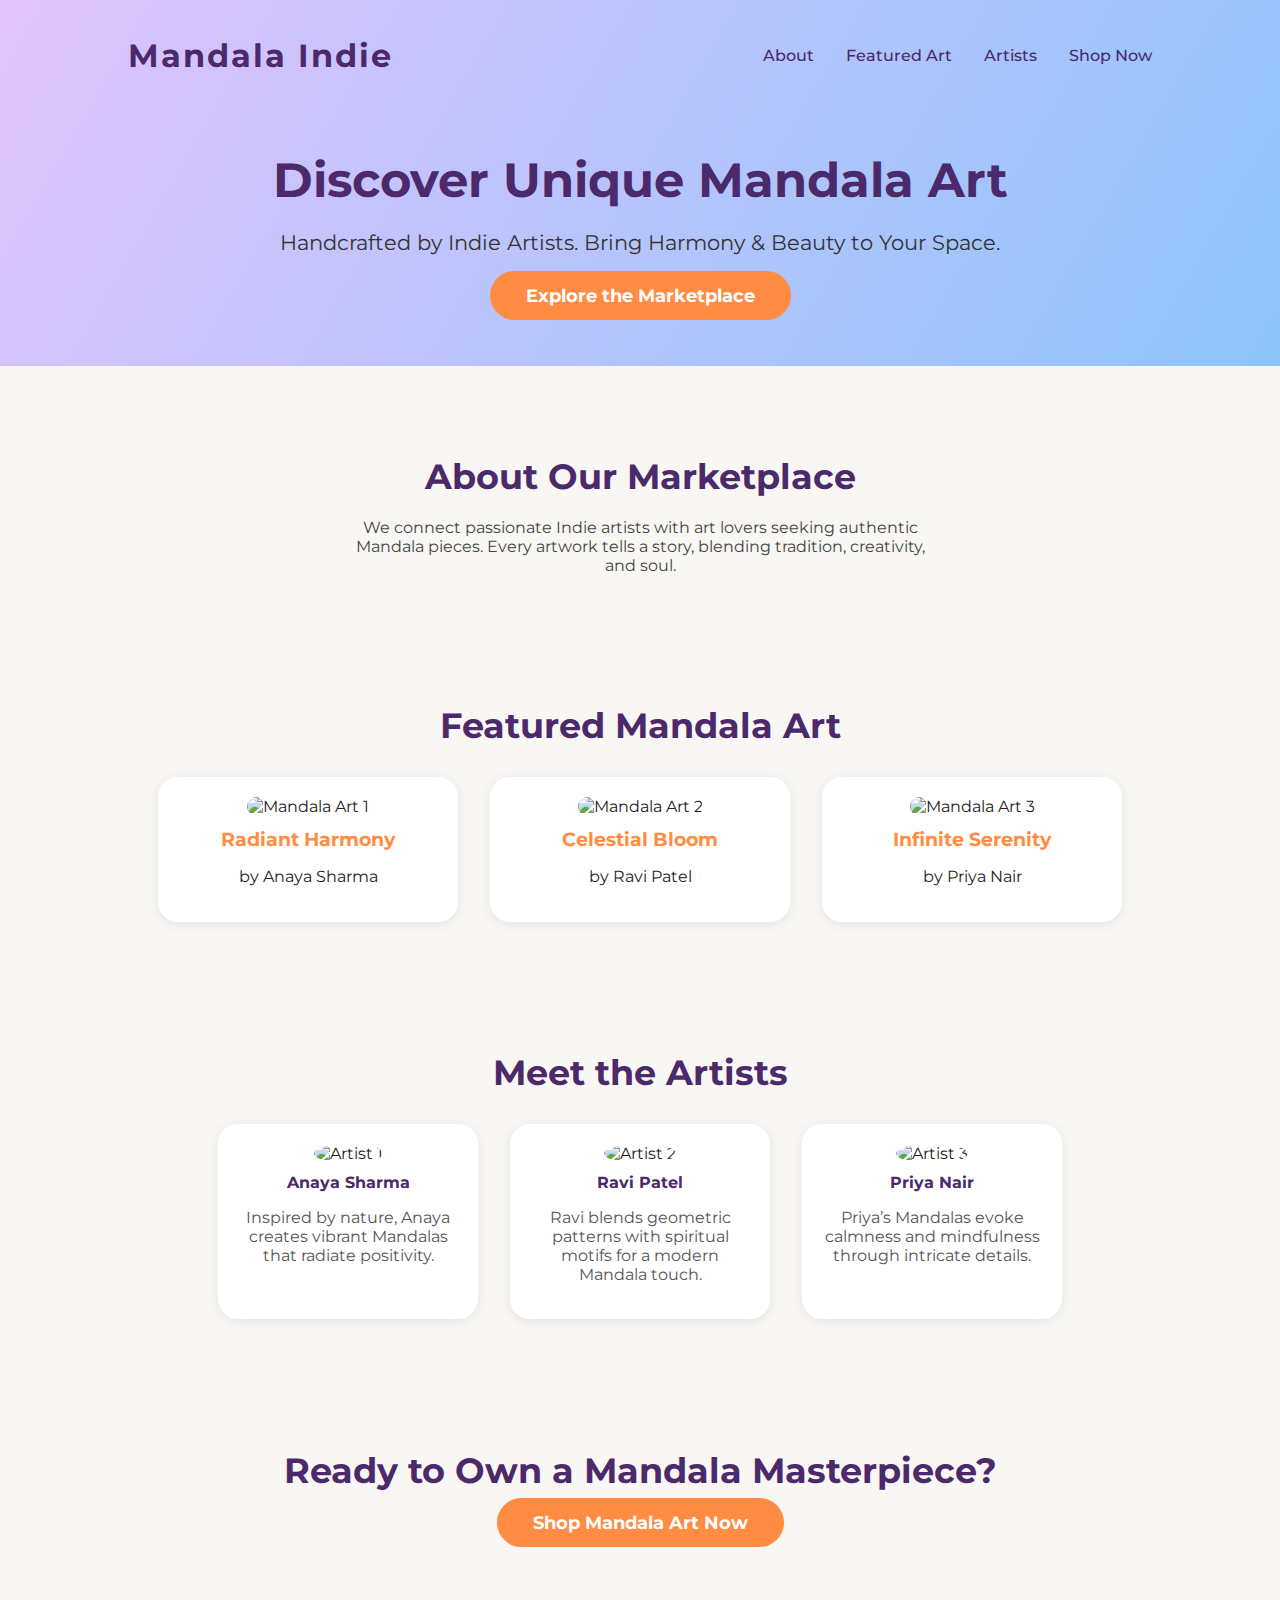
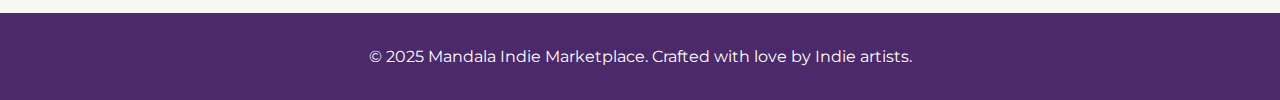
==== index.html @ 6c79d97b "Add landing page for Mandala Indie Marketplace" ====
<!DOCTYPE html>
<html lang="en">
<head>
    <meta charset="UTF-8">
    <meta name="viewport" content="width=device-width, initial-scale=1.0">
    <title>Indie Mandala Art Marketplace</title>
    <link rel="stylesheet" href="styles.css">
    <link href="https://fonts.googleapis.com/css2?family=Montserrat:wght@400;700&display=swap" rel="stylesheet">
</head>
<body>
    <header class="hero">
        <nav class="navbar">
            <div class="logo">Mandala Indie</div>
            <ul class="nav-links">
                <li><a href="#about">About</a></li>
                <li><a href="#featured">Featured Art</a></li>
                <li><a href="#artists">Artists</a></li>
                <li><a href="#cta">Shop Now</a></li>
            </ul>
        </nav>
        <div class="hero-content">
            <h1>Discover Unique Mandala Art</h1>
            <p>Handcrafted by Indie Artists. Bring Harmony & Beauty to Your Space.</p>
            <a href="#cta" class="cta-btn">Explore the Marketplace</a>
        </div>
    </header>

    <section id="about" class="about-section">
        <div class="about-content">
            <h2>About Our Marketplace</h2>
            <p>We connect passionate Indie artists with art lovers seeking authentic Mandala pieces. Every artwork tells a story, blending tradition, creativity, and soul.</p>
        </div>
    </section>

    <section id="featured" class="featured-section">
        <h2>Featured Mandala Art</h2>
        <div class="art-gallery">
            <div class="art-card">
                <img src="https://images.unsplash.com/photo-1506744038136-46273834b3fb?auto=format&fit=crop&w=400&q=80" alt="Mandala Art 1">
                <h3>Radiant Harmony</h3>
                <p>by Anaya Sharma</p>
            </div>
            <div class="art-card">
                <img src="https://images.unsplash.com/photo-1464983953574-0892a716854b?auto=format&fit=crop&w=400&q=80" alt="Mandala Art 2">
                <h3>Celestial Bloom</h3>
                <p>by Ravi Patel</p>
            </div>
            <div class="art-card">
                <img src="https://images.unsplash.com/photo-1502082553048-f009c37129b9?auto=format&fit=crop&w=400&q=80" alt="Mandala Art 3">
                <h3>Infinite Serenity</h3>
                <p>by Priya Nair</p>
            </div>
        </div>
    </section>

    <section id="artists" class="artists-section">
        <h2>Meet the Artists</h2>
        <div class="artist-gallery">
            <div class="artist-card">
                <img src="https://randomuser.me/api/portraits/women/68.jpg" alt="Artist 1">
                <h4>Anaya Sharma</h4>
                <p>Inspired by nature, Anaya creates vibrant Mandalas that radiate positivity.</p>
            </div>
            <div class="artist-card">
                <img src="https://randomuser.me/api/portraits/men/65.jpg" alt="Artist 2">
                <h4>Ravi Patel</h4>
                <p>Ravi blends geometric patterns with spiritual motifs for a modern Mandala touch.</p>
            </div>
            <div class="artist-card">
                <img src="https://randomuser.me/api/portraits/women/65.jpg" alt="Artist 3">
                <h4>Priya Nair</h4>
                <p>Priya’s Mandalas evoke calmness and mindfulness through intricate details.</p>
            </div>
        </div>
    </section>

    <section id="cta" class="cta-section">
        <h2>Ready to Own a Mandala Masterpiece?</h2>
        <a href="#" class="cta-btn">Shop Mandala Art Now</a>
    </section>

    <footer>
        <p>&copy; 2025 Mandala Indie Marketplace. Crafted with love by Indie artists.</p>
    </footer>
    <script src="main.js"></script>
</body>
</html>
---- styles.css ----
body {
    margin: 0;
    font-family: 'Montserrat', Arial, sans-serif;
    background: #f8f7f3;
    color: #222;
}

header.hero {
    background: linear-gradient(120deg, #e0c3fc 0%, #8ec5fc 100%);
    padding-bottom: 60px;
    position: relative;
}

.navbar {
    display: flex;
    justify-content: space-between;
    align-items: center;
    padding: 30px 10%;
}
.logo {
    font-size: 2rem;
    font-weight: 700;
    color: #4b296b;
    letter-spacing: 2px;
}
.nav-links {
    list-style: none;
    display: flex;
    gap: 2rem;
}
.nav-links a {
    text-decoration: none;
    color: #4b296b;
    font-weight: 500;
    transition: color 0.2s;
}
.nav-links a:hover {
    color: #ff8c42;
}
.hero-content {
    text-align: center;
    margin-top: 40px;
}
.hero-content h1 {
    font-size: 3rem;
    margin-bottom: 10px;
    color: #4b296b;
}
.hero-content p {
    font-size: 1.3rem;
    margin-bottom: 30px;
    color: #333;
}
.cta-btn {
    background: #ff8c42;
    color: #fff;
    padding: 14px 36px;
    border: none;
    border-radius: 30px;
    font-size: 1.1rem;
    font-weight: bold;
    cursor: pointer;
    text-decoration: none;
    transition: background 0.2s;
}
.cta-btn:hover {
    background: #e86c00;
}

.about-section, .featured-section, .artists-section, .cta-section {
    padding: 60px 10% 40px 10%;
    text-align: center;
}
.about-section h2,
.featured-section h2,
.artists-section h2,
.cta-section h2 {
    font-size: 2.2rem;
    margin-bottom: 20px;
    color: #4b296b;
}
.about-section p {
    max-width: 600px;
    margin: 0 auto;
    color: #444;
}
.art-gallery {
    display: flex;
    justify-content: center;
    gap: 2rem;
    flex-wrap: wrap;
    margin-top: 30px;
}
.art-card {
    background: #fff;
    border-radius: 20px;
    box-shadow: 0 2px 12px rgba(0,0,0,0.08);
    padding: 20px;
    width: 260px;
    transition: transform 0.2s;
}
.art-card:hover {
    transform: translateY(-8px) scale(1.03);
}
.art-card img {
    width: 100%;
    border-radius: 16px;
    margin-bottom: 12px;
    height: 180px;
    object-fit: cover;
}
.art-card h3 {
    margin: 0 0 4px 0;
    color: #ff8c42;
}
.artist-gallery {
    display: flex;
    justify-content: center;
    gap: 2rem;
    flex-wrap: wrap;
    margin-top: 30px;
}
.artist-card {
    background: #fff;
    border-radius: 20px;
    box-shadow: 0 2px 12px rgba(0,0,0,0.08);
    padding: 20px;
    width: 220px;
    transition: transform 0.2s;
}
.artist-card:hover {
    transform: translateY(-5px) scale(1.03);
}
.artist-card img {
    width: 80px;
    height: 80px;
    border-radius: 50%;
    margin-bottom: 10px;
    object-fit: cover;
}
.artist-card h4 {
    margin: 0 0 6px 0;
    color: #4b296b;
}
.artist-card p {
    font-size: 0.97rem;
    color: #555;
}
footer {
    background: #4b296b;
    color: #fff;
    text-align: center;
    padding: 18px 0;
    font-size: 1rem;
    margin-top: 40px;
}
@media (max-width: 900px) {
    .art-gallery, .artist-gallery {
        flex-direction: column;
        align-items: center;
    }
    .navbar {
        flex-direction: column;
        gap: 1rem;
    }
}
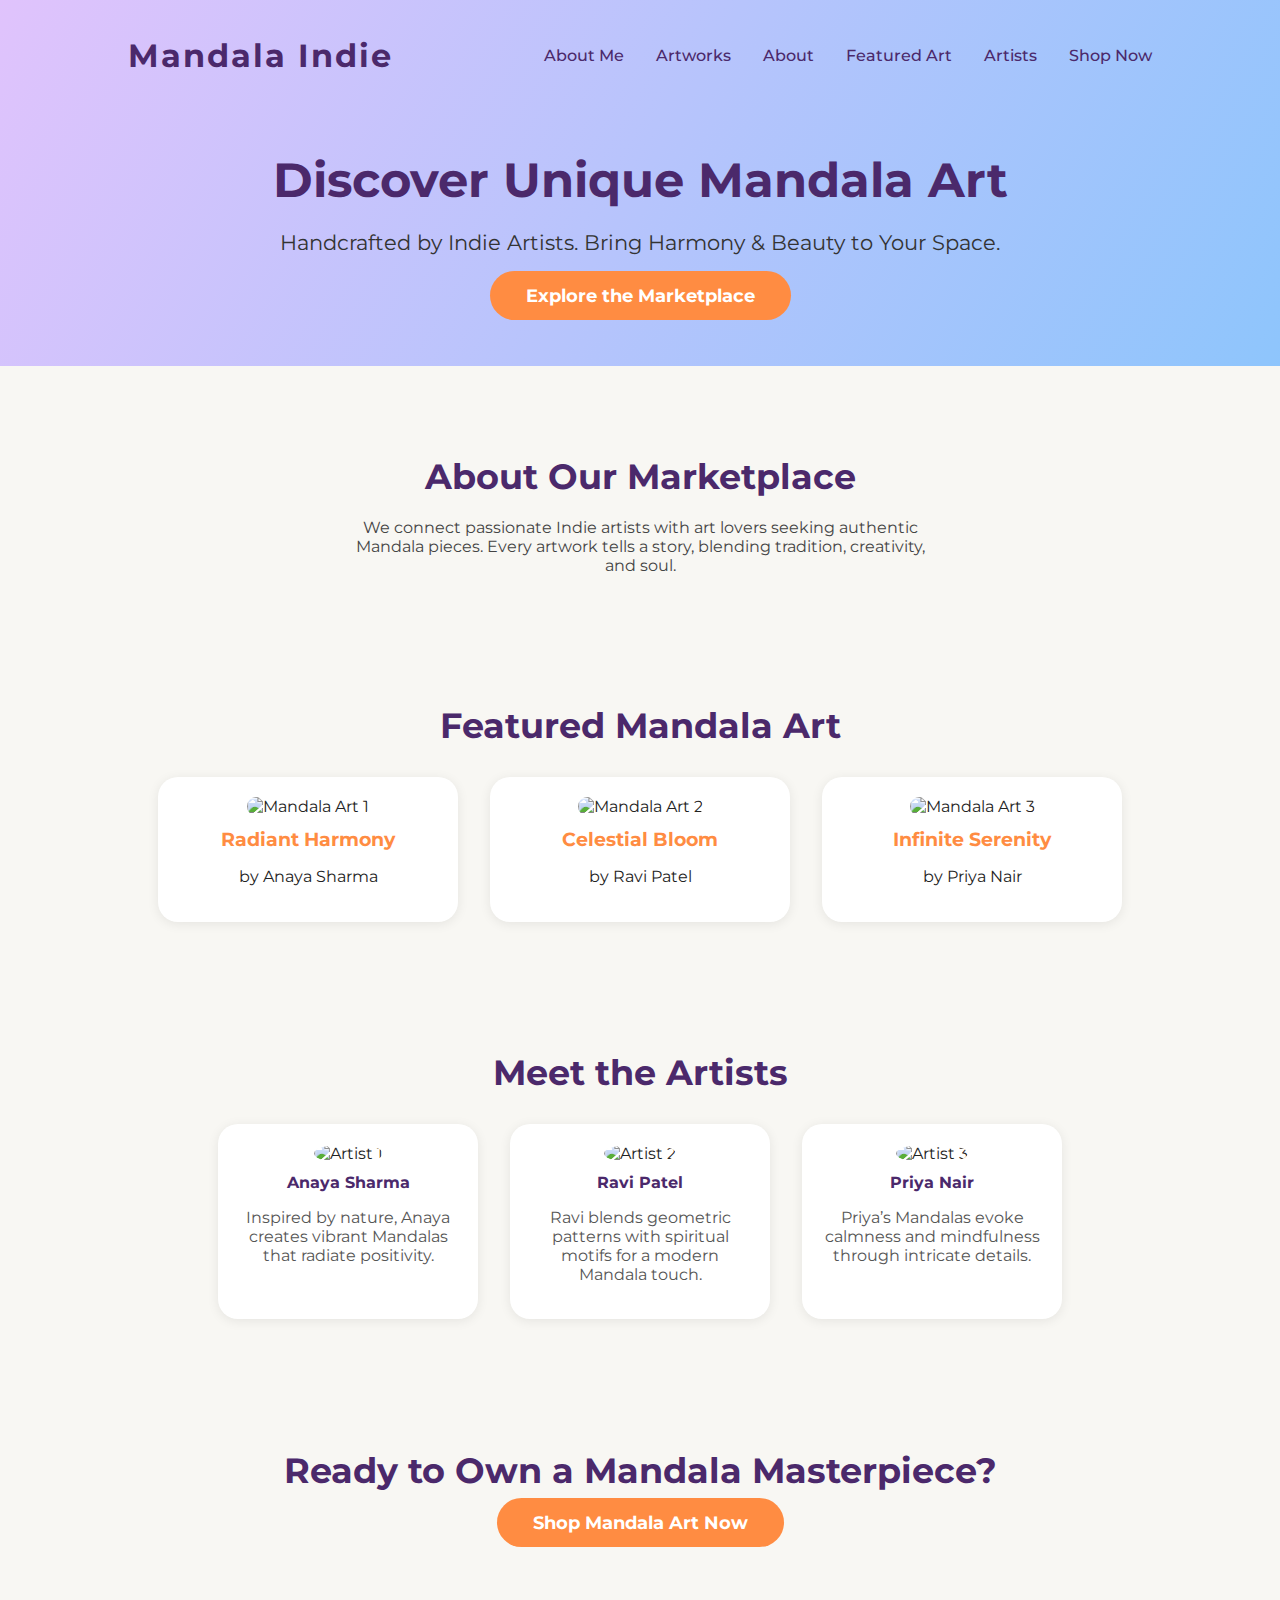
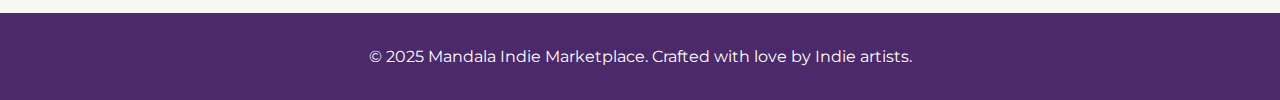
==== commit 1fa18bb2: "Add About Me and Artworks pages; update navigation and styles for a professional multi-page site" ====
--- a/index.html
+++ b/index.html
@@ -12,6 +12,8 @@
         <nav class="navbar">
             <div class="logo">Mandala Indie</div>
             <ul class="nav-links">
+                <li><a href="about.html">About Me</a></li>
+                <li><a href="artworks.html">Artworks</a></li>
                 <li><a href="#about">About</a></li>
                 <li><a href="#featured">Featured Art</a></li>
                 <li><a href="#artists">Artists</a></li>
--- a/styles.css
+++ b/styles.css
@@ -154,6 +154,89 @@
     font-size: 1rem;
     margin-top: 40px;
 }
+
+/* About Me Page */
+.about-me-section {
+    padding: 60px 10% 40px 10%;
+    display: flex;
+    justify-content: center;
+    align-items: center;
+    min-height: 60vh;
+    background: #f8f7f3;
+}
+.about-me-container {
+    display: flex;
+    gap: 2.5rem;
+    align-items: center;
+    background: #fff;
+    border-radius: 24px;
+    box-shadow: 0 2px 16px rgba(0,0,0,0.08);
+    padding: 36px 40px;
+    max-width: 820px;
+    margin: 0 auto;
+}
+.profile-pic {
+    width: 140px;
+    height: 140px;
+    border-radius: 50%;
+    object-fit: cover;
+    border: 4px solid #e0c3fc;
+}
+.about-me-text h2 {
+    margin: 0 0 12px 0;
+    color: #4b296b;
+}
+.about-me-text p {
+    font-size: 1.1rem;
+    color: #444;
+    margin-bottom: 10px;
+}
+
+/* Artworks Gallery Page */
+.artworks-gallery-section {
+    padding: 60px 10% 40px 10%;
+    background: #f8f7f3;
+    text-align: center;
+}
+.artworks-gallery {
+    display: flex;
+    flex-wrap: wrap;
+    gap: 2rem;
+    justify-content: center;
+    margin-top: 30px;
+}
+.artwork-card {
+    background: #fff;
+    border-radius: 20px;
+    box-shadow: 0 2px 12px rgba(0,0,0,0.08);
+    padding: 16px;
+    width: 260px;
+    transition: transform 0.2s;
+    display: flex;
+    flex-direction: column;
+    align-items: center;
+}
+.artwork-card:hover {
+    transform: translateY(-8px) scale(1.03);
+}
+.artwork-card img {
+    width: 100%;
+    border-radius: 16px;
+    margin-bottom: 12px;
+    height: 180px;
+    object-fit: cover;
+}
+.artwork-card p {
+    font-size: 1.05rem;
+    color: #4b296b;
+    margin: 0;
+}
+
+/* Smaller Hero for Subpages */
+.small-hero {
+    padding-bottom: 30px;
+}
+
 @media (max-width: 900px) {
     .art-gallery, .artist-gallery {
         flex-direction: column;
@@ -163,4 +246,12 @@
         flex-direction: column;
         gap: 1rem;
     }
-}
+    .about-me-container {
+        flex-direction: column;
+        padding: 28px 10px;
+    }
+    .artworks-gallery {
+        flex-direction: column;
+        align-items: center;
+    }
+}
